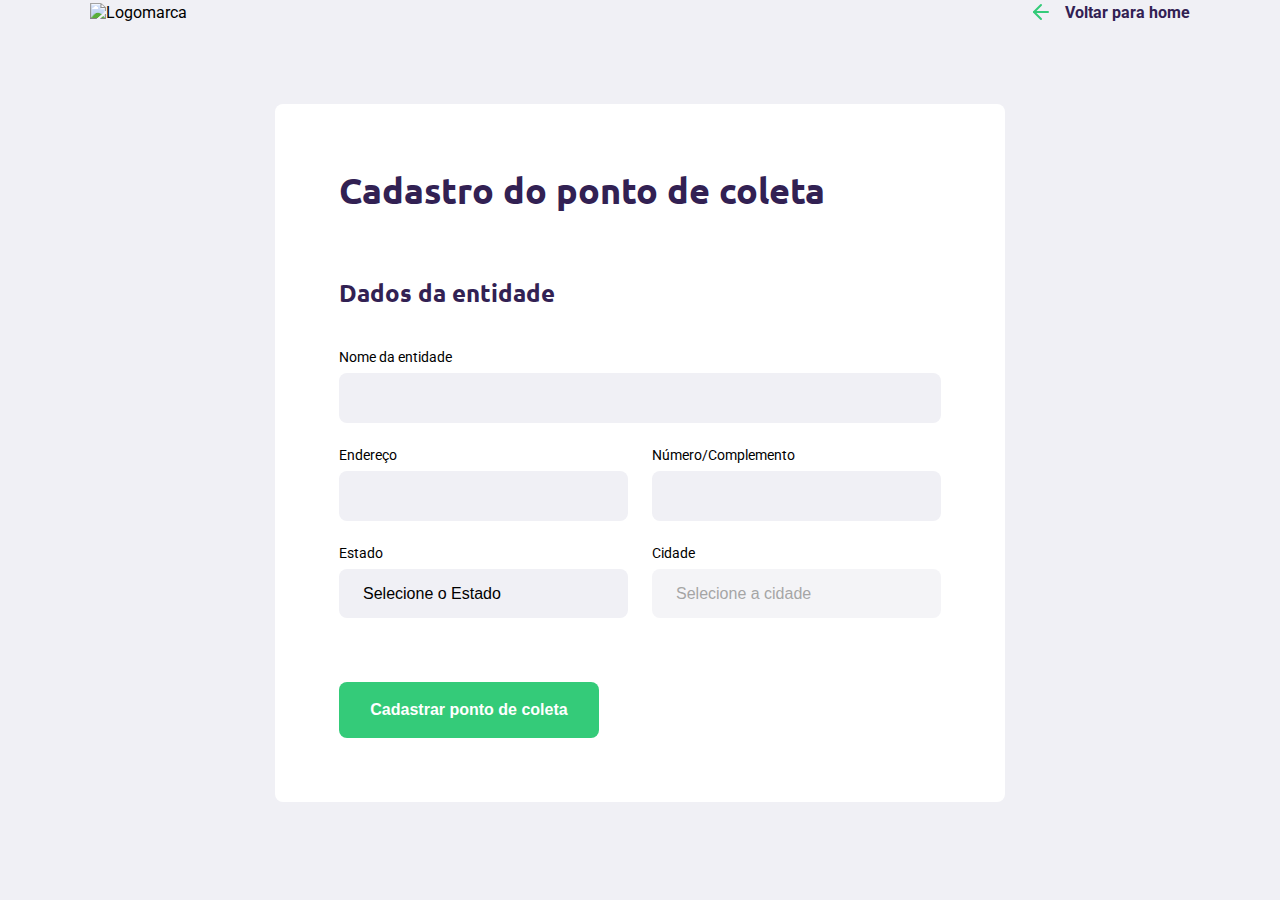
==== create-point.html @ 416bfc9c "Uploading File" ====
<!DOCTYPE html>
<html lang="pt-br">
<head>
    <meta charset="UTF-8">
    <meta name="viewport" content="width=device-width, initial-scale=1.0">
    <title>Criar um ponto de coleta</title>

    <link href="https://fonts.googleapis.com/css2?family=Roboto&family=Ubuntu:wght@700&display=swap" rel="stylesheet">
    <!--<link href="https://fonts.googleapis.com/css2?family=Roboto:wght@300;700&family=display=swap" rel="stylesheet">-->
    <link rel="stylesheet" href="styles/main.css">
    <link rel="stylesheet" href="styles/create-point.css">
    <link rel="stylesheet" href="styles/responsive.css">
  

</head>
<body>

    <div id="page-create-point">
    
        
            <header>
               <img src="assets/logo.svg" alt="Logomarca">
                <a href="http://google.com.br">
                    <span></span>
                    Voltar para home</a>
            </header>

            <form action="">

                <h1>Cadastro do ponto de coleta</h1>

                <fieldset>
                    <legend>
                        <h2>Dados da entidade</h2>
                    </legend>

                    <div class="field">
                        <label for="name">Nome da entidade</label>
                        <input type="text" name="name">
                    </div>


                    <div class="field-group">
                        <div class="field">
                            <label for="addresss">Endereço</label>
                            <input type="text" name="address">
                        </div>
                        <div class="field">
                            <label for="address2">Número/Complemento</label>
                            <input type="text" name="address2">
                        </div>
                     </div>


                     <div class="field-group">
                        <div class="field">
                            <label for="state">Estado</label>
                            <select name="uf">
                                <option value="">Selecione o Estado</option> 
                            </select>

                          <input type="hidden" name="state">

                        </div>
                        <div class="field">
                            <label for="city">Cidade</label>
                            <select name="city" disabled> <!--Está desabilitado. Ficará habilitado com o código JavaScript-->
                                <option value="">Selecione a cidade</option>
                            </select>
                        </div>
                     </div>

                </fieldset>




                <button type="submit">Cadastrar ponto de coleta</button>
            </form>

    

    </div>
    
    <script src="/scripts/create-point.js"></script>
</body>
</html>
---- styles/main.css ----
:root {
    --title-color: #322153;
    --primary-color: #34cb79;
}

* {
    margin: 0;
    padding: 0;
    box-sizing: border-box;
}

html {
    font-family: 'Roboto', sans-serif;
} 

body {
    background: #f0f0f5;
    -webkit-font-smoothing: antialiased;
}

a {
    text-decoration: none;
}
h1, h2, h3, h4, h5, h6 {
    color: var(--title-color);
    font-family: 'Ubuntu', sans-serif;
}

/*BOX MODEL

Modelo de caixa
Toda caixa tem
largura, altura, espaçamento, preenchimentos,
bordas, cor, fundo, maneira que é vista pelo html (display),
posicionamento, alinhamentos
*/
---- styles/create-point.css ----
#page-create-point {
    width: 90%;
    max-width: 1100px;
    margin: 0 auto;
}

#page-create-point header {
    display: flex;
    justify-content: space-between;
    align-items: center;
}

#page-create-point header a {
    color: var(--title-color);
    font-weight: bold;
    display: flex;
    align-items: center;
}

#page-create-point header a span {
    margin-right: 16px;
    background-image: url(../assets/arrow-left.svg);
    display: flex;
    width: 20px;
    height: 24px;
}

/*Formatando o formulário*/
form {
    background-color: white;
    border-radius: 8px;
    margin: 80px auto; /*coloca o espaçamento superior*/
    padding: 64px;
    max-width: 730px;
    box-sizing: border-box;
}

form h1 {
    font-size: 36px;
}

form fieldset {
    margin-top: 64px;
    border: 0;
}

form legend {
    margin-bottom: 40px;
}
 
form legend h2 {
    font-size: 24px;
}

form .field {
    display: flex;
    flex: 1;
    flex-direction: column; /*coloca os elementos em coluna*/
    margin-bottom: 24px;
}

form .field-group {
    display: flex;
}

form input, form select {
    background-color: #f0f0f5;
    border: 0;
    padding: 16px 24px;
    font-size: 16px;
    outline: none; /*tira a linha preta que vem como borda padrão no input*/
    border-radius: 8px;
}

/*Reset das configurações padrões dos navegadores quanto a forms*/
form select {
    -webkit-appearance: none;
    -moz-appearance: none;
    appearance: none;
}

form label {
    font-size: 14px;
    margin-bottom: 8px;
}

/*Separa os fields para não ficarem muito colados. Nesse caso será aplicado no segundo .field*/
form .field-group .field + .field {
    margin-left: 24px;
}

form button {
    width: 260px;
    height: 56px;
    background-color: var(--primary-color);
    border-radius: 8px;
    color: white;
    font-weight: bold;
    font-size: 16px;
    border: 0;
    margin-top: 40px;
    transition: background-color 400ms; /*faz a transição mas só da cor*/
}

form button:hover {
    background-color: #2fb86e;
}
---- styles/responsive.css ----
@media (max-width: 900px) {
    #page-home {
        background-position-x: 70vw;
    }
    #page-home .content {
        align-items: center;
        text-align: center;
    }

    #page-home header a {
        position: absolute;
        bottom: 48px;

        left: 50%;
        transform: translateX(-50%);
    }
    #page-home main {
        align-items: center;
    }
}

@media (min-width: 1700px) {
    #page-home {
        background-position-x: 40vw;
    }
}

@media (max-height: 760px) {
    #page-home {
        background-position-y: 200px;
    }
}
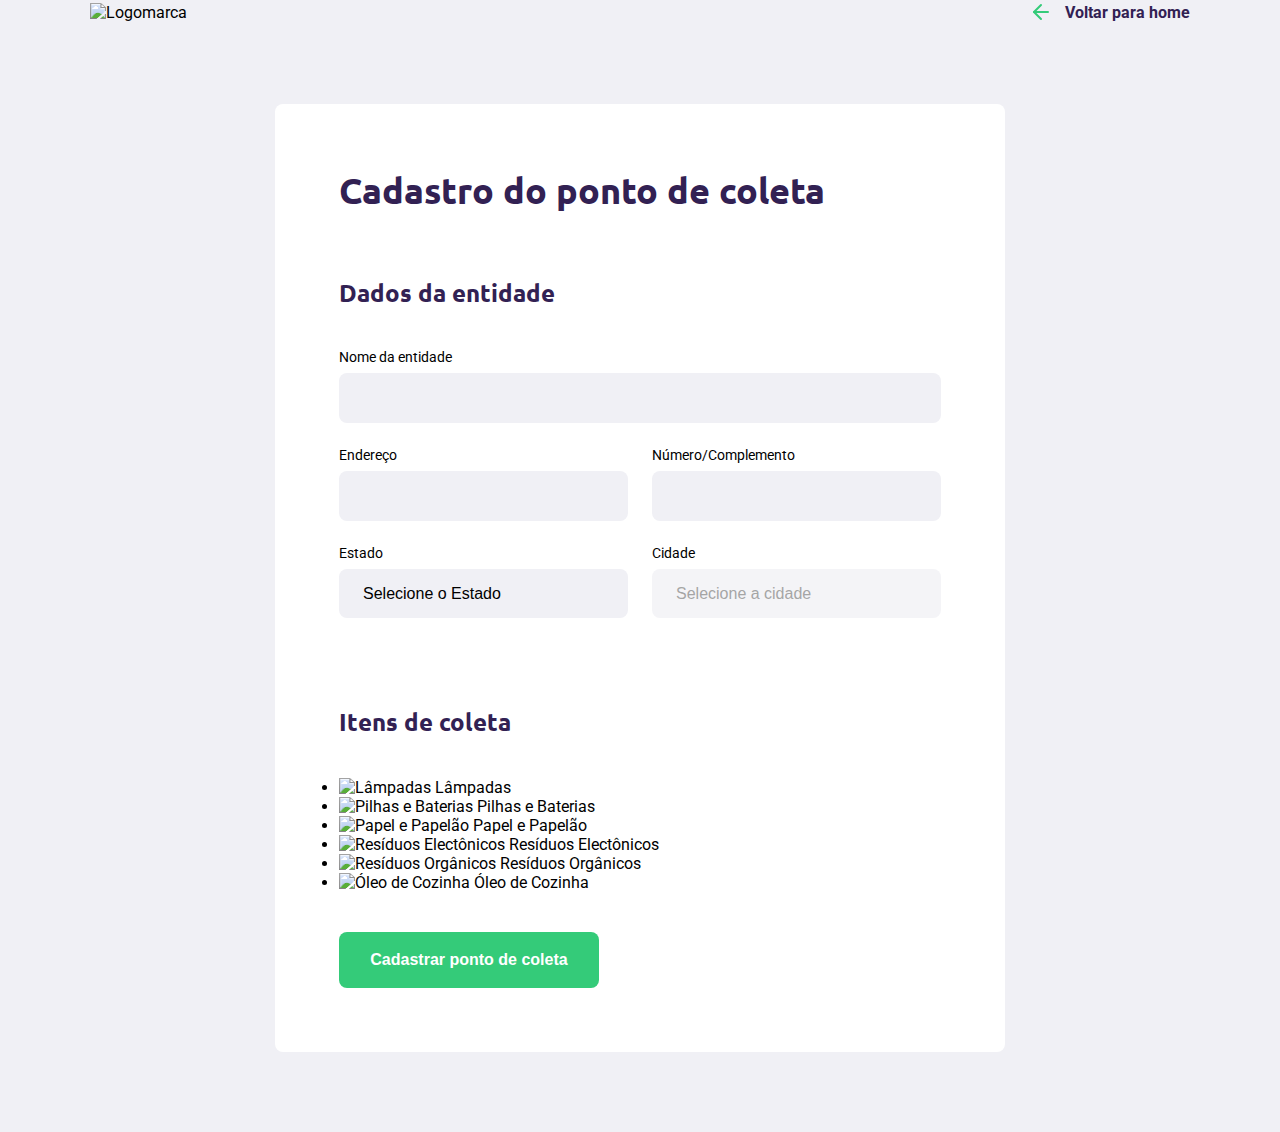
==== commit aa054f7b: "Loading Files" ====
--- a/create-point.html
+++ b/create-point.html
@@ -20,7 +20,7 @@
         
             <header>
                <img src="assets/logo.svg" alt="Logomarca">
-                <a href="http://google.com.br">
+                <a href="index.html">
                     <span></span>
                     Voltar para home</a>
             </header>
@@ -36,18 +36,18 @@
 
                     <div class="field">
                         <label for="name">Nome da entidade</label>
-                        <input type="text" name="name">
+                        <input type="text" name="name" required>
                     </div>
 
 
                     <div class="field-group">
                         <div class="field">
                             <label for="addresss">Endereço</label>
-                            <input type="text" name="address">
+                            <input type="text" name="address" required>
                         </div>
                         <div class="field">
                             <label for="address2">Número/Complemento</label>
-                            <input type="text" name="address2">
+                            <input type="text" name="address2" required>
                         </div>
                      </div>
 
@@ -55,7 +55,7 @@
                      <div class="field-group">
                         <div class="field">
                             <label for="state">Estado</label>
-                            <select name="uf">
+                            <select name="uf" required>
                                 <option value="">Selecione o Estado</option> 
                             </select>
 
@@ -64,7 +64,7 @@
                         </div>
                         <div class="field">
                             <label for="city">Cidade</label>
-                            <select name="city" disabled> <!--Está desabilitado. Ficará habilitado com o código JavaScript-->
+                            <select name="city" disabled required> <!--Está desabilitado. Ficará habilitado com o código JavaScript-->
                                 <option value="">Selecione a cidade</option>
                             </select>
                         </div>
@@ -72,7 +72,47 @@
 
                 </fieldset>
 
+                <fieldset><!--Início secção de coleta-->
+                    <legend>
+                        <h2>Itens de coleta</h2>
+                    </legend>
 
+                    <div class="items-grid">
+                        <li data-id="1">
+                            <img src="assets/lampadas.svg" alt="Lâmpadas">
+                            <span>Lâmpadas</span>
+                        </li>
+
+                        <li data-id="2">
+                            <img src="assets/baterias.svg" alt="Pilhas e Baterias">
+                            <span>Pilhas e Baterias</span>
+                        </li>
+
+                        <li data-id="3">
+                            <img src="assets/papeis-papelao.svg" alt="Papel e Papelão">
+                            <span>Papel e Papelão</span>
+                        </li>
+
+                        <li data-id="4">
+                            <img src="assets/eletronicos.svg" alt="Resíduos Electônicos">
+                            <span>Resíduos Electônicos</span>
+                        </li>
+
+                        <li data-id="5">
+                            <img src="assets/organicos.svg" alt="Resíduos Orgânicos">
+                            <span>Resíduos Orgânicos</span>
+                        </li>
+
+                        <li data-id="6">
+                            <img src="assets/oleo.svg" alt="Óleo de Cozinha">
+                            <span>Óleo de Cozinha</span>
+                        </li>
+
+                    </div>
+
+                    <input type="hidden" name="items">
+
+                </fieldset><!--Fim seção de coleta-->
 
 
                 <button type="submit">Cadastrar ponto de coleta</button>
--- a/styles/responsive.css
+++ b/styles/responsive.css
@@ -17,6 +17,14 @@
     #page-home main {
         align-items: center;
     }
+
+    #page-search-results .cards {
+        grid-template-columns: 1fr;
+    }
+    
+    #page-search-results .cards img {
+        height: 250;
+    }
 }
 
 @media (min-width: 1700px) {
